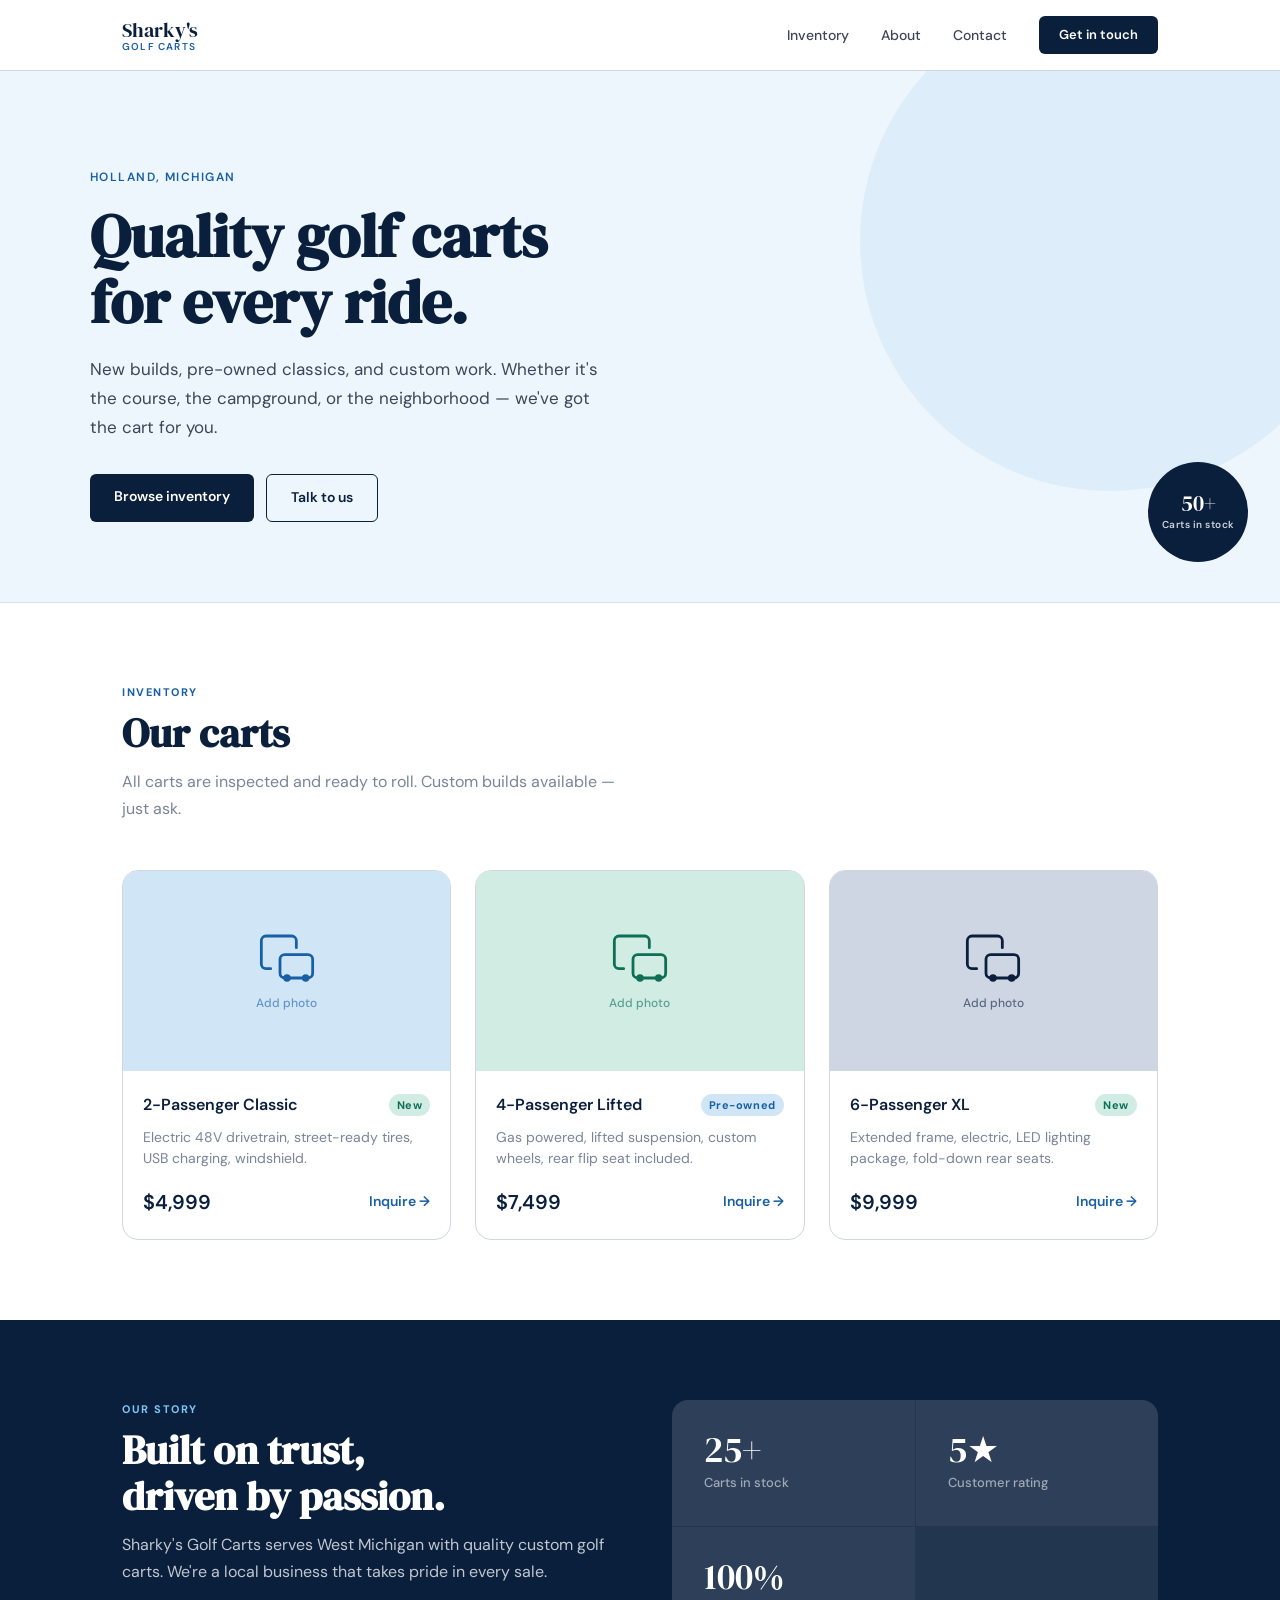
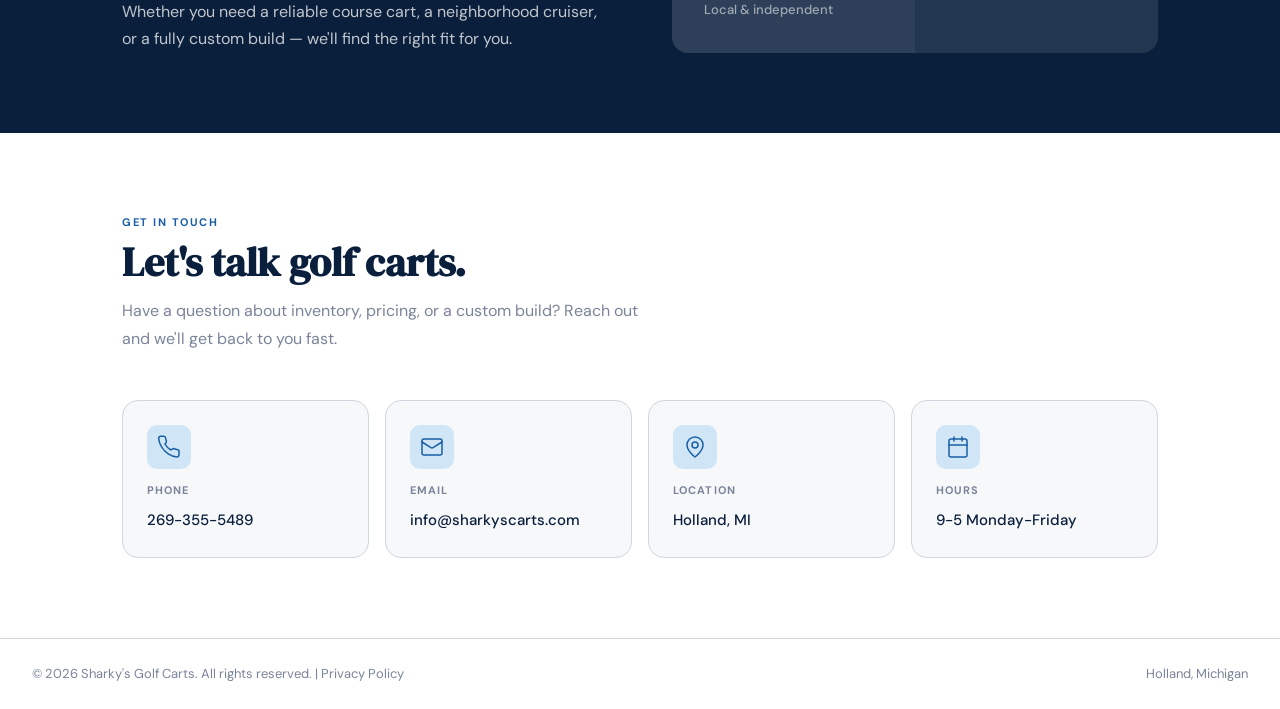
==== index.html @ feca4328 "Added a privacy policy" ====
<!DOCTYPE html>
<html lang="en">
<head>
  <meta charset="UTF-8" />
  <meta name="viewport" content="width=device-width, initial-scale=1.0" />
  <meta name="description" content="Sharky's Golf Carts — Quality new and pre-owned golf carts in Holland, Michigan." />
  <title>Sharky's Golf Carts</title>
  <link rel="stylesheet" href="styles.css" />
  <link rel="preconnect" href="https://fonts.googleapis.com" />
  <link rel="preconnect" href="https://fonts.gstatic.com" crossorigin />
  <link href="https://fonts.googleapis.com/css2?family=DM+Sans:wght@400;500;600&family=DM+Serif+Display&display=swap" rel="stylesheet" />
</head>
<body>

  <!-- ═══ NAVIGATION ═══ -->
  <header class="site-header">
    <nav class="nav">
      <a href="#" class="nav-logo">
        <span class="logo-shark">Sharky's</span>
        <span class="logo-sub">Golf Carts</span>
      </a>
      <ul class="nav-links">
        <li><a href="#products">Inventory</a></li>
        <li><a href="#about">About</a></li>
        <li><a href="#contact">Contact</a></li>
      </ul>
      <a href="#contact" class="nav-cta">Get in touch</a>
    </nav>
  </header>

  <main>

    <!-- ═══ HERO ═══ -->
    <section class="hero" id="home">
      <div class="hero-content">
        <p class="hero-eyebrow">Holland, Michigan</p>
        <h1 class="hero-title">Quality golf carts<br>for every ride.</h1>
        <p class="hero-body">New builds, pre-owned classics, and custom work. Whether it's the course, the campground, or the neighborhood — we've got the cart for you.</p>
        <div class="hero-actions">
          <a href="#products" class="btn btn-primary">Browse inventory</a>
          <a href="#contact" class="btn btn-secondary">Talk to us</a>
        </div>
      </div>
      <div class="hero-badge">
        <div class="badge-inner">
          <span class="badge-num">50+</span>
          <span class="badge-text">Carts in stock</span>
        </div>
      </div>
    </section>

    <!-- ═══ PRODUCTS ═══ -->
    <section class="section" id="products">
      <div class="section-header">
        <p class="section-eyebrow">Inventory</p>
        <h2 class="section-title">Our carts</h2>
        <p class="section-sub">All carts are inspected and ready to roll. Custom builds available — just ask.</p>
      </div>

      <div class="product-grid">

        <article class="product-card">
          <div class="product-img product-img--blue">
            <!-- Replace this div with an <img src="images/cart1.jpg" alt="2-Passenger Classic"> -->
            <div class="img-placeholder">
              <svg width="56" height="56" viewBox="0 0 24 24" fill="none" stroke="currentColor" stroke-width="1.2" stroke-linecap="round" stroke-linejoin="round" aria-hidden="true"><path d="M5 17H3a2 2 0 0 1-2-2V5a2 2 0 0 1 2-2h11a2 2 0 0 1 2 2v3"/><rect x="9" y="11" width="14" height="10" rx="2"/><circle cx="12" cy="21" r="1"/><circle cx="20" cy="21" r="1"/></svg>
              <span>Add photo</span>
            </div>
          </div>
          <div class="product-body">
            <div class="product-header">
              <h3 class="product-name">2-Passenger Classic</h3>
              <span class="product-badge product-badge--new">New</span>
            </div>
            <p class="product-desc">Electric 48V drivetrain, street-ready tires, USB charging, windshield.</p>
            <div class="product-footer">
              <span class="product-price">$4,999</span>
              <a href="#contact" class="product-link">Inquire →</a>
            </div>
          </div>
        </article>

        <article class="product-card">
          <div class="product-img product-img--teal">
            <div class="img-placeholder">
              <svg width="56" height="56" viewBox="0 0 24 24" fill="none" stroke="currentColor" stroke-width="1.2" stroke-linecap="round" stroke-linejoin="round" aria-hidden="true"><path d="M5 17H3a2 2 0 0 1-2-2V5a2 2 0 0 1 2-2h11a2 2 0 0 1 2 2v3"/><rect x="9" y="11" width="14" height="10" rx="2"/><circle cx="12" cy="21" r="1"/><circle cx="20" cy="21" r="1"/></svg>
              <span>Add photo</span>
            </div>
          </div>
          <div class="product-body">
            <div class="product-header">
              <h3 class="product-name">4-Passenger Lifted</h3>
              <span class="product-badge product-badge--used">Pre-owned</span>
            </div>
            <p class="product-desc">Gas powered, lifted suspension, custom wheels, rear flip seat included.</p>
            <div class="product-footer">
              <span class="product-price">$7,499</span>
              <a href="#contact" class="product-link">Inquire →</a>
            </div>
          </div>
        </article>

        <article class="product-card">
          <div class="product-img product-img--navy">
            <div class="img-placeholder">
              <svg width="56" height="56" viewBox="0 0 24 24" fill="none" stroke="currentColor" stroke-width="1.2" stroke-linecap="round" stroke-linejoin="round" aria-hidden="true"><path d="M5 17H3a2 2 0 0 1-2-2V5a2 2 0 0 1 2-2h11a2 2 0 0 1 2 2v3"/><rect x="9" y="11" width="14" height="10" rx="2"/><circle cx="12" cy="21" r="1"/><circle cx="20" cy="21" r="1"/></svg>
              <span>Add photo</span>
            </div>
          </div>
          <div class="product-body">
            <div class="product-header">
              <h3 class="product-name">6-Passenger XL</h3>
              <span class="product-badge product-badge--new">New</span>
            </div>
            <p class="product-desc">Extended frame, electric, LED lighting package, fold-down rear seats.</p>
            <div class="product-footer">
              <span class="product-price">$9,999</span>
              <a href="#contact" class="product-link">Inquire →</a>
            </div>
          </div>
        </article>

        <!-- Add more product cards here following the same pattern -->

      </div>
    </section>

    <!-- ═══ ABOUT ═══ -->
    <section class="section section--alt" id="about">
      <div class="about-grid">
        <div class="about-text">
          <p class="section-eyebrow">Our story</p>
          <h2 class="section-title">Built on trust,<br>driven by passion.</h2>
          <p>Sharky's Golf Carts serves West Michigan with quality custom golf carts. We're a local business that takes pride in every sale.</p>
          <p>Whether you need a reliable course cart, a neighborhood cruiser, or a fully custom build — we'll find the right fit for you.</p>
        </div>
        <div class="about-stats">
          <div class="stat">
            <span class="stat-num">25+</span>
            <span class="stat-label">Carts in stock</span>
          </div>
          <div class="stat">
            <span class="stat-num">5★</span>
            <span class="stat-label">Customer rating</span>
          </div>
          <div class="stat">
            <span class="stat-num">100%</span>
            <span class="stat-label">Local & independent</span>
          </div>
        </div>
      </div>
    </section>

    <!-- ═══ CONTACT ═══ -->
    <section class="section" id="contact">
      <div class="section-header">
        <p class="section-eyebrow">Get in touch</p>
        <h2 class="section-title">Let's talk golf carts.</h2>
        <p class="section-sub">Have a question about inventory, pricing, or a custom build? Reach out and we'll get back to you fast.</p>
      </div>

      <div class="contact-grid">
        <div class="contact-card">
          <div class="contact-icon" aria-hidden="true">
            <svg width="24" height="24" viewBox="0 0 24 24" fill="none" stroke="currentColor" stroke-width="1.5" stroke-linecap="round" stroke-linejoin="round"><path d="M22 16.92v3a2 2 0 0 1-2.18 2 19.79 19.79 0 0 1-8.63-3.07A19.5 19.5 0 0 1 4.69 12a19.79 19.79 0 0 1-3.07-8.67A2 2 0 0 1 3.6 1.27h3a2 2 0 0 1 2 1.72c.127.96.361 1.903.7 2.81a2 2 0 0 1-.45 2.11L7.91 9a16 16 0 0 0 6 6l1.27-.85a2 2 0 0 1 2.11-.45c.907.339 1.85.573 2.81.7A2 2 0 0 1 22 16.92z"/></svg>
          </div>
          <p class="contact-label">Phone</p>
          <a href="tel:+16165550100" class="contact-value">269-355-5489</a>
        </div>

        <div class="contact-card">
          <div class="contact-icon" aria-hidden="true">
            <svg width="24" height="24" viewBox="0 0 24 24" fill="none" stroke="currentColor" stroke-width="1.5" stroke-linecap="round" stroke-linejoin="round"><rect width="20" height="16" x="2" y="4" rx="2"/><path d="m22 7-8.97 5.7a1.94 1.94 0 0 1-2.06 0L2 7"/></svg>
          </div>
          <p class="contact-label">Email</p>
          <a href="mailto:info@sharkyscarts.com" class="contact-value">info@sharkyscarts.com</a>
        </div>

        <div class="contact-card">
          <div class="contact-icon" aria-hidden="true">
            <svg width="24" height="24" viewBox="0 0 24 24" fill="none" stroke="currentColor" stroke-width="1.5" stroke-linecap="round" stroke-linejoin="round"><path d="M20 10c0 6-8 12-8 12s-8-6-8-12a8 8 0 0 1 16 0Z"/><circle cx="12" cy="10" r="3"/></svg>
          </div>
          <p class="contact-label">Location</p>
          <p class="contact-value">Holland, MI</p>
        </div>

        <div class="contact-card">
          <div class="contact-icon" aria-hidden="true">
            <svg width="24" height="24" viewBox="0 0 24 24" fill="none" stroke="currentColor" stroke-width="1.5" stroke-linecap="round" stroke-linejoin="round"><rect width="18" height="18" x="3" y="4" rx="2" ry="2"/><line x1="16" x2="16" y1="2" y2="6"/><line x1="8" x2="8" y1="2" y2="6"/><line x1="3" x2="21" y1="10" y2="10"/></svg>
          </div>
          <p class="contact-label">Hours</p>
          <p class="contact-value">9-5 Monday-Friday</p>
        </div>
      </div>
    </section>

  </main>

  <!-- ═══ FOOTER ═══ -->
  <footer class="site-footer">
    <p>© <span id="year"></span> Sharky's Golf Carts. All rights reserved. | <a href="privacy.html">Privacy Policy</a></p>
    <p>Holland, Michigan</p>
  </footer>

  <script>
    document.getElementById('year').textContent = new Date().getFullYear();

    // Smooth scroll for nav links
    document.querySelectorAll('a[href^="#"]').forEach(link => {
      link.addEventListener('click', e => {
        const target = document.querySelector(link.getAttribute('href'));
        if (target) {
          e.preventDefault();
          target.scrollIntoView({ behavior: 'smooth' });
        }
      });
    });
  </script>

</body>
</html>
---- styles.css ----
/* ═══════════════════════════════════════════
   Sharky's Golf Carts — styles.css
   ═══════════════════════════════════════════ */

/* ── Reset & base ── */
*, *::before, *::after { box-sizing: border-box; margin: 0; padding: 0; }

:root {
  --navy:       #0a1f3c;
  --blue:       #185FA5;
  --blue-light: #d0e6f7;
  --blue-pale:  #eef6fd;
  --teal:       #0F6E56;
  --teal-light: #d0ece3;
  --white:      #ffffff;
  --off-white:  #f7f8fa;
  --gray-100:   #f0f2f5;
  --gray-300:   #d0d5de;
  --gray-500:   #7a8499;
  --gray-700:   #3d4557;
  --text:       #111827;
  --font-display: 'DM Serif Display', Georgia, serif;
  --font-body:    'DM Sans', system-ui, sans-serif;
  --radius-sm:  6px;
  --radius-md:  10px;
  --radius-lg:  16px;
  --shadow-sm:  0 1px 3px rgba(0,0,0,0.07), 0 1px 2px rgba(0,0,0,0.04);
  --shadow-md:  0 4px 12px rgba(0,0,0,0.08), 0 2px 4px rgba(0,0,0,0.04);
}

html { scroll-behavior: smooth; }

body {
  font-family: var(--font-body);
  font-size: 16px;
  line-height: 1.7;
  color: var(--text);
  background: var(--white);
  -webkit-font-smoothing: antialiased;
}

img { display: block; max-width: 100%; }
a { color: inherit; text-decoration: none; }
ul { list-style: none; }

/* ── Layout ── */
.section {
  padding: 5rem 2rem;
  max-width: 1100px;
  margin: 0 auto;
}

.section--alt {
  max-width: 100%;
  background: var(--navy);
  color: var(--white);
  padding: 5rem 2rem;
}

.section--alt .section {
  max-width: 1100px;
  padding: 0;
}

/* ── Navigation ── */
.site-header {
  position: sticky;
  top: 0;
  z-index: 100;
  background: rgba(255,255,255,0.95);
  backdrop-filter: blur(10px);
  -webkit-backdrop-filter: blur(10px);
  border-bottom: 1px solid var(--gray-300);
}

.nav {
  max-width: 1100px;
  margin: 0 auto;
  padding: 1rem 2rem;
  display: flex;
  align-items: center;
  gap: 2rem;
}

.nav-logo {
  display: flex;
  flex-direction: column;
  line-height: 1.1;
  margin-right: auto;
}

.logo-shark {
  font-family: var(--font-display);
  font-size: 20px;
  color: var(--navy);
}

.logo-sub {
  font-size: 10px;
  font-weight: 600;
  letter-spacing: 0.12em;
  text-transform: uppercase;
  color: var(--blue);
}

.nav-links {
  display: flex;
  gap: 2rem;
}

.nav-links a {
  font-size: 14px;
  font-weight: 500;
  color: var(--gray-700);
  transition: color 0.15s;
}

.nav-links a:hover { color: var(--navy); }

.nav-cta {
  font-size: 13px;
  font-weight: 600;
  padding: 0.5rem 1.25rem;
  background: var(--navy);
  color: var(--white);
  border-radius: var(--radius-sm);
  transition: background 0.15s;
  white-space: nowrap;
}

.nav-cta:hover { background: var(--blue); }

/* ── Hero ── */
.hero {
  position: relative;
  background: var(--blue-pale);
  border-bottom: 1px solid var(--blue-light);
  padding: 6rem 2rem 5rem;
  overflow: hidden;
}

.hero::before {
  content: '';
  position: absolute;
  right: -80px;
  top: -80px;
  width: 500px;
  height: 500px;
  border-radius: 50%;
  background: var(--blue-light);
  opacity: 0.5;
}

.hero-content {
  position: relative;
  max-width: 1100px;
  margin: 0 auto;
}

.hero-eyebrow {
  font-size: 12px;
  font-weight: 600;
  letter-spacing: 0.12em;
  text-transform: uppercase;
  color: var(--blue);
  margin-bottom: 1rem;
}

.hero-title {
  font-family: var(--font-display);
  font-size: clamp(36px, 5vw, 60px);
  line-height: 1.1;
  color: var(--navy);
  margin-bottom: 1.25rem;
}

.hero-body {
  font-size: 17px;
  color: var(--gray-700);
  max-width: 520px;
  margin-bottom: 2rem;
}

.hero-actions {
  display: flex;
  gap: 0.75rem;
  flex-wrap: wrap;
}

.hero-badge {
  position: absolute;
  right: 2rem;
  bottom: 2.5rem;
  width: 100px;
  height: 100px;
  border-radius: 50%;
  background: var(--navy);
  display: flex;
  align-items: center;
  justify-content: center;
}

.badge-inner {
  text-align: center;
  color: var(--white);
}

.badge-num {
  display: block;
  font-family: var(--font-display);
  font-size: 22px;
  line-height: 1;
}

.badge-text {
  display: block;
  font-size: 10px;
  font-weight: 600;
  letter-spacing: 0.05em;
  opacity: 0.8;
  margin-top: 2px;
}

/* ── Buttons ── */
.btn {
  display: inline-block;
  padding: 0.7rem 1.5rem;
  border-radius: var(--radius-sm);
  font-size: 14px;
  font-weight: 600;
  transition: all 0.15s;
  cursor: pointer;
}

.btn-primary {
  background: var(--navy);
  color: var(--white);
}

.btn-primary:hover { background: var(--blue); }

.btn-secondary {
  background: transparent;
  color: var(--navy);
  border: 1.5px solid var(--navy);
}

.btn-secondary:hover {
  background: var(--navy);
  color: var(--white);
}

/* ── Section headers ── */
.section-header {
  margin-bottom: 3rem;
}

.section-eyebrow {
  font-size: 11px;
  font-weight: 700;
  letter-spacing: 0.14em;
  text-transform: uppercase;
  color: var(--blue);
  margin-bottom: 0.5rem;
}

.section-title {
  font-family: var(--font-display);
  font-size: clamp(28px, 3.5vw, 40px);
  line-height: 1.15;
  color: var(--navy);
  margin-bottom: 0.75rem;
}

.section-sub {
  font-size: 16px;
  color: var(--gray-500);
  max-width: 520px;
}

/* ── Products ── */
.product-grid {
  display: grid;
  grid-template-columns: repeat(auto-fit, minmax(280px, 1fr));
  gap: 1.5rem;
}

.product-card {
  background: var(--white);
  border: 1px solid var(--gray-300);
  border-radius: var(--radius-lg);
  overflow: hidden;
  transition: box-shadow 0.2s, transform 0.2s;
}

.product-card:hover {
  box-shadow: var(--shadow-md);
  transform: translateY(-2px);
}

.product-img {
  width: 100%;
  height: 200px;
  display: flex;
  align-items: center;
  justify-content: center;
}

/* Replace these with real photo backgrounds when ready */
.product-img--blue  { background: var(--blue-light); color: var(--blue); }
.product-img--teal  { background: var(--teal-light); color: var(--teal); }
.product-img--navy  { background: #cfd6e3;           color: var(--navy); }

/* When you add real photos, use:
   <img src="images/cart1.jpg" alt="Cart name" style="width:100%;height:200px;object-fit:cover;">
   and remove the .product-img div entirely */
.img-placeholder {
  display: flex;
  flex-direction: column;
  align-items: center;
  gap: 8px;
}

.img-placeholder span {
  font-size: 12px;
  font-weight: 500;
  opacity: 0.6;
}

.product-body { padding: 1.25rem; }

.product-header {
  display: flex;
  align-items: center;
  justify-content: space-between;
  gap: 0.5rem;
  margin-bottom: 0.5rem;
}

.product-name {
  font-size: 16px;
  font-weight: 600;
  color: var(--navy);
}

.product-badge {
  font-size: 11px;
  font-weight: 700;
  letter-spacing: 0.05em;
  padding: 2px 8px;
  border-radius: 20px;
  white-space: nowrap;
}

.product-badge--new  { background: #d0ece3; color: var(--teal); }
.product-badge--used { background: var(--blue-light); color: var(--blue); }

.product-desc {
  font-size: 14px;
  color: var(--gray-500);
  margin-bottom: 1rem;
  line-height: 1.5;
}

.product-footer {
  display: flex;
  align-items: center;
  justify-content: space-between;
}

.product-price {
  font-size: 20px;
  font-weight: 600;
  color: var(--navy);
}

.product-link {
  font-size: 14px;
  font-weight: 600;
  color: var(--blue);
  transition: color 0.15s;
}

.product-link:hover { color: var(--navy); }

/* ── About ── */
.section--alt .section-eyebrow { color: #7fc6f5; }
.section--alt .section-title   { color: var(--white); }
.section--alt p                 { color: rgba(255,255,255,0.75); }
.section--alt p + p             { margin-top: 0.75rem; }

.about-grid {
  display: grid;
  grid-template-columns: 1fr 1fr;
  gap: 4rem;
  align-items: center;
  max-width: 1100px;
  margin: 0 auto;
  padding: 0 2rem;
}

.about-stats {
  display: grid;
  grid-template-columns: 1fr 1fr;
  gap: 1px;
  background: rgba(255,255,255,0.1);
  border-radius: var(--radius-lg);
  overflow: hidden;
}

.stat {
  padding: 2rem;
  background: rgba(255,255,255,0.05);
  display: flex;
  flex-direction: column;
  gap: 4px;
}

.stat-num {
  font-family: var(--font-display);
  font-size: 36px;
  color: var(--white);
  line-height: 1;
}

.stat-label {
  font-size: 13px;
  color: rgba(255,255,255,0.55);
  font-weight: 500;
}

/* ── Contact ── */
.contact-grid {
  display: grid;
  grid-template-columns: repeat(auto-fit, minmax(220px, 1fr));
  gap: 1rem;
}

.contact-card {
  background: var(--off-white);
  border: 1px solid var(--gray-300);
  border-radius: var(--radius-lg);
  padding: 1.5rem;
  display: flex;
  flex-direction: column;
  gap: 0.5rem;
}

.contact-icon {
  width: 44px;
  height: 44px;
  background: var(--blue-light);
  border-radius: var(--radius-md);
  display: flex;
  align-items: center;
  justify-content: center;
  color: var(--blue);
  margin-bottom: 0.25rem;
}

.contact-label {
  font-size: 11px;
  font-weight: 700;
  letter-spacing: 0.1em;
  text-transform: uppercase;
  color: var(--gray-500);
}

.contact-value {
  font-size: 15px;
  font-weight: 500;
  color: var(--navy);
}

a.contact-value:hover { color: var(--blue); }

/* ── Footer ── */
.site-footer {
  border-top: 1px solid var(--gray-300);
  padding: 1.5rem 2rem;
  display: flex;
  justify-content: space-between;
  align-items: center;
  gap: 1rem;
  flex-wrap: wrap;
  font-size: 13px;
  color: var(--gray-500);
  max-width: 100%;
}

/* ── Responsive ── */
@media (max-width: 768px) {
  .nav-links { display: none; }
  .nav-cta   { display: none; }

  .hero { padding: 4rem 1.5rem 8rem; }
  .hero-badge { right: 1.5rem; bottom: 1.5rem; }

  .section { padding: 3.5rem 1.5rem; }

  .about-grid {
    grid-template-columns: 1fr;
    gap: 2.5rem;
    padding: 0 1.5rem;
  }

  .section--alt { padding: 3.5rem 0; }

  .site-footer { flex-direction: column; text-align: center; }
}

@media (max-width: 480px) {
  .product-grid { grid-template-columns: 1fr; }
  .contact-grid { grid-template-columns: 1fr; }
  .about-stats  { grid-template-columns: 1fr 1fr; }
  .hero-actions { flex-direction: column; }
  .btn          { text-align: center; }
}
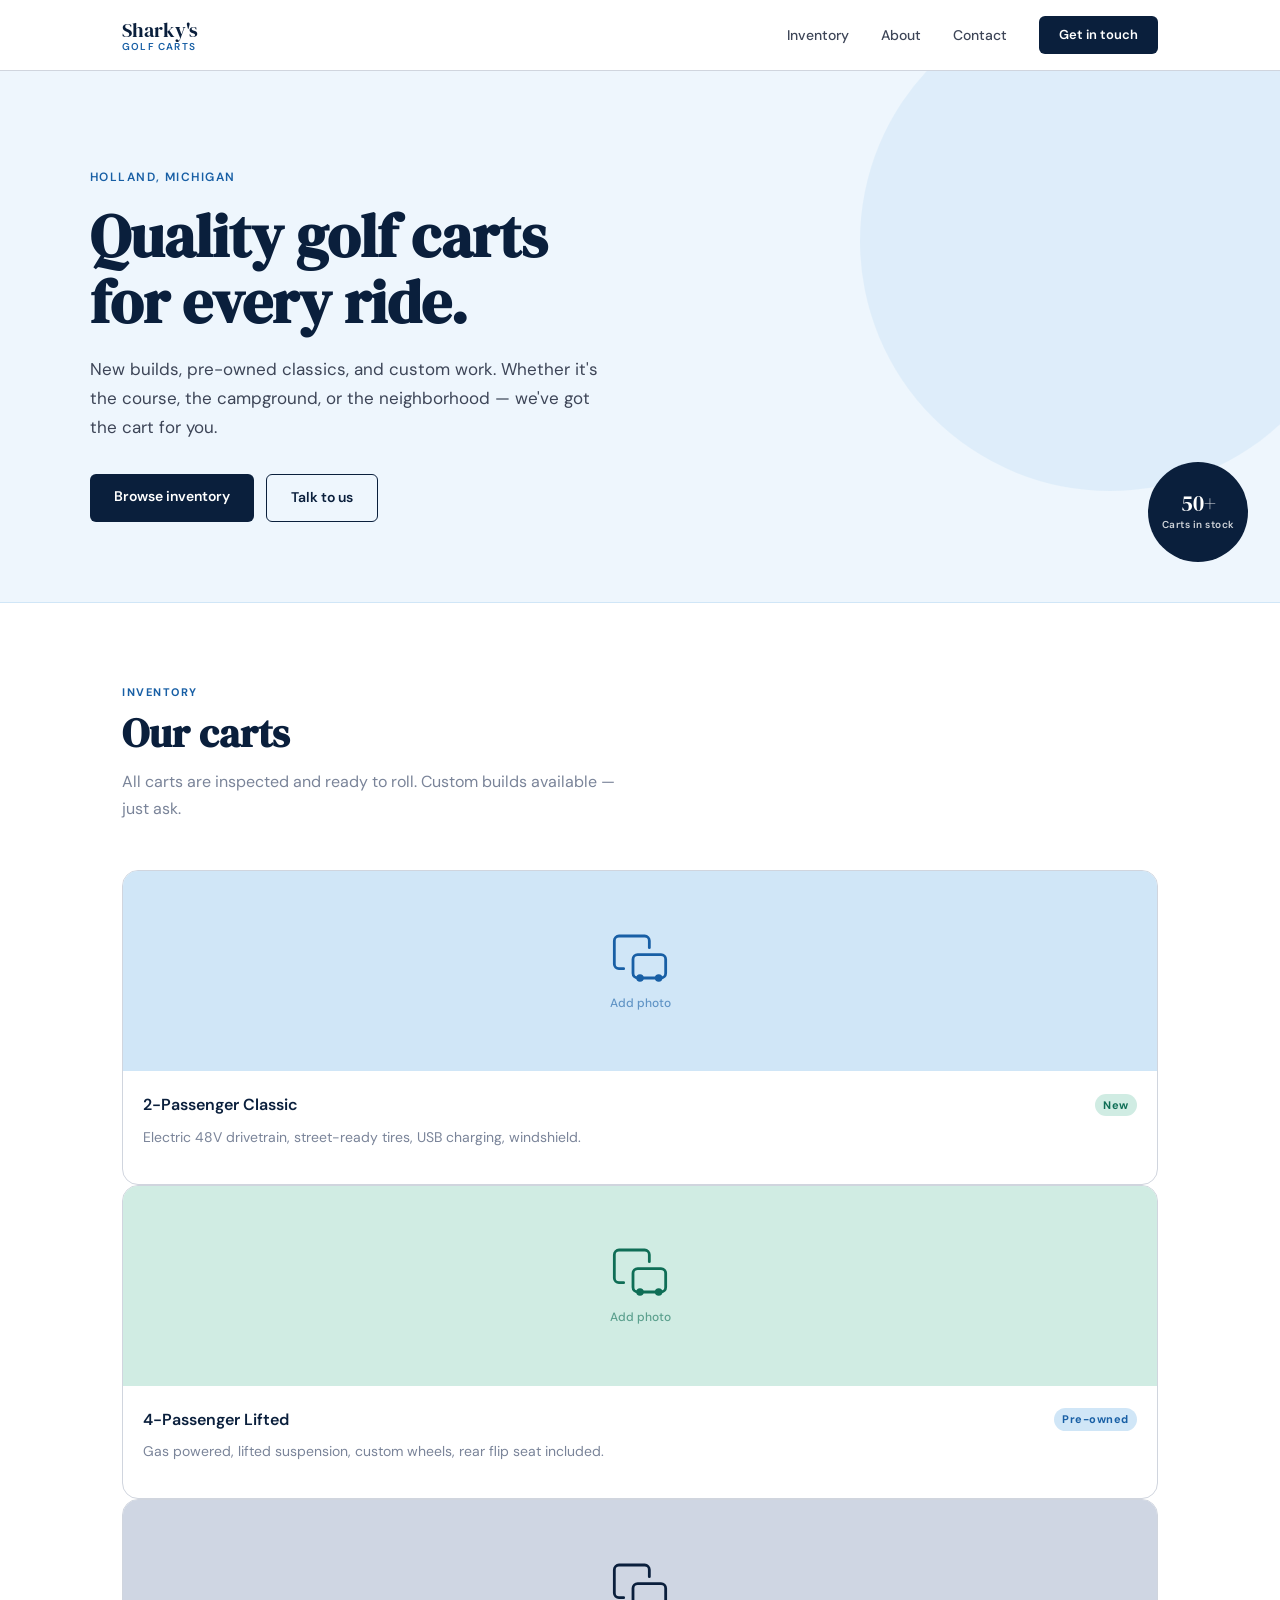
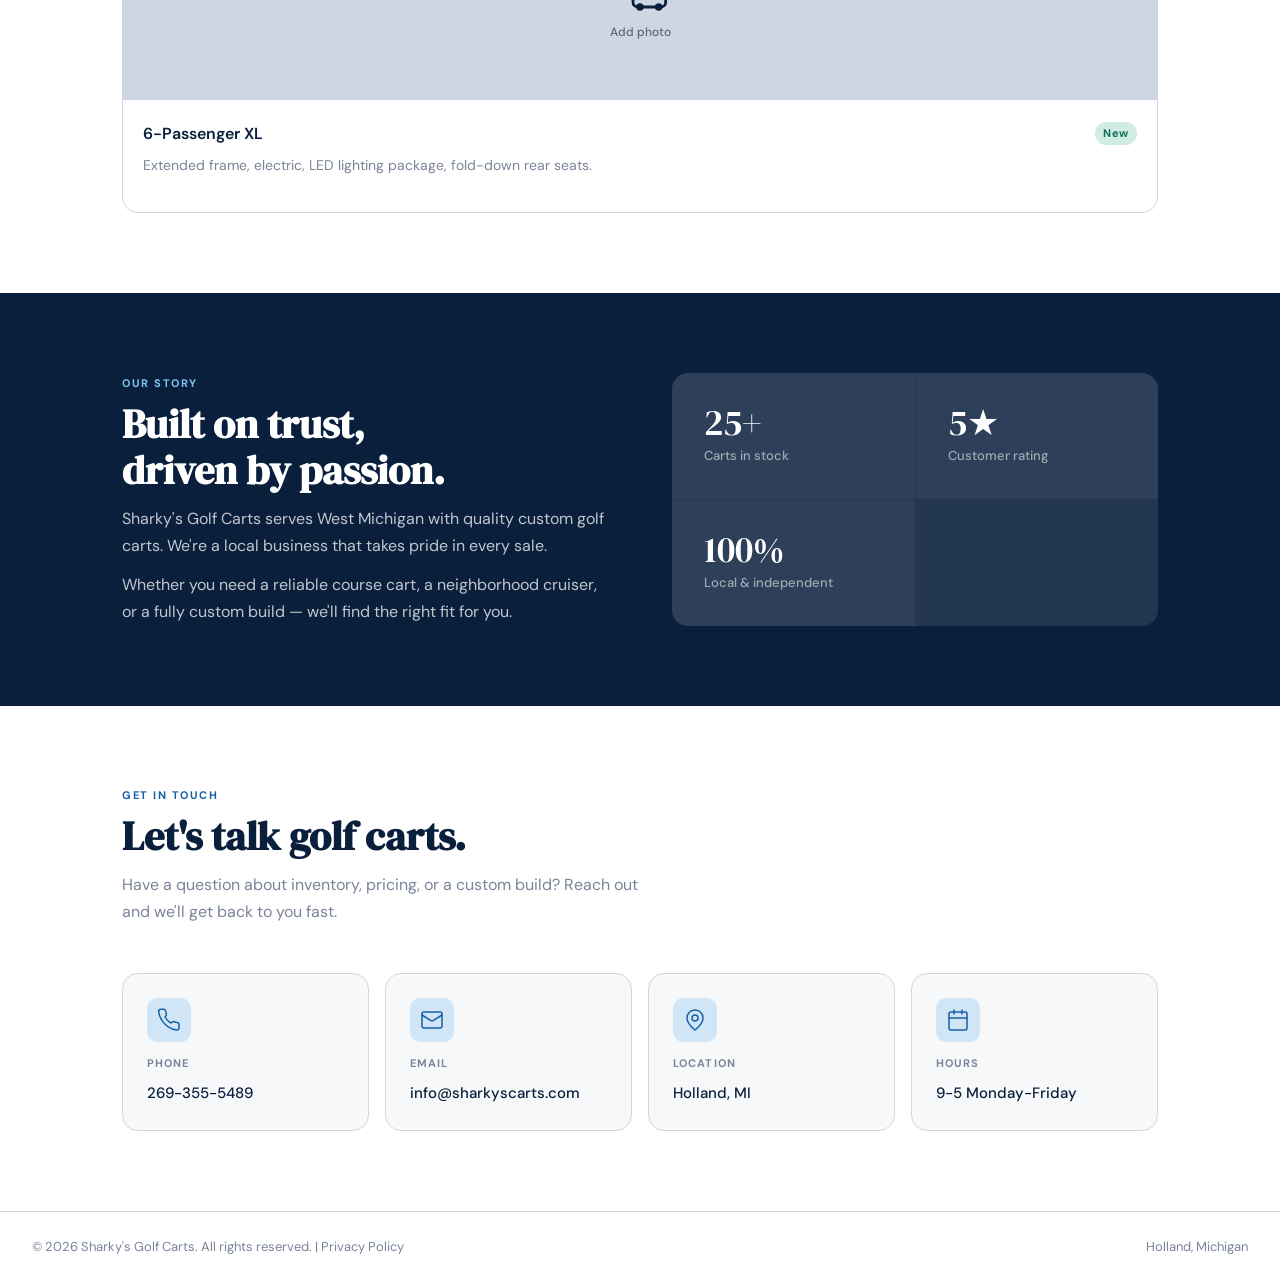
==== commit de54941a: "Changing product display" ====
--- a/index.html
+++ b/index.html
@@ -73,9 +73,7 @@
               <span class="product-badge product-badge--new">New</span>
             </div>
             <p class="product-desc">Electric 48V drivetrain, street-ready tires, USB charging, windshield.</p>
-            <div class="product-footer">
-              <span class="product-price">$4,999</span>
-              <a href="#contact" class="product-link">Inquire →</a>
+
             </div>
           </div>
         </article>
@@ -94,8 +92,7 @@
             </div>
             <p class="product-desc">Gas powered, lifted suspension, custom wheels, rear flip seat included.</p>
             <div class="product-footer">
-              <span class="product-price">$7,499</span>
-              <a href="#contact" class="product-link">Inquire →</a>
+
             </div>
           </div>
         </article>
@@ -113,9 +110,7 @@
               <span class="product-badge product-badge--new">New</span>
             </div>
             <p class="product-desc">Extended frame, electric, LED lighting package, fold-down rear seats.</p>
-            <div class="product-footer">
-              <span class="product-price">$9,999</span>
-              <a href="#contact" class="product-link">Inquire →</a>
+
             </div>
           </div>
         </article>
--- a/styles.css
+++ b/styles.css
@@ -306,6 +306,7 @@
   justify-content: center;
 }
 
+
 /* Replace these with real photo backgrounds when ready */
 .product-img--blue  { background: var(--blue-light); color: var(--blue); }
 .product-img--teal  { background: var(--teal-light); color: var(--teal); }
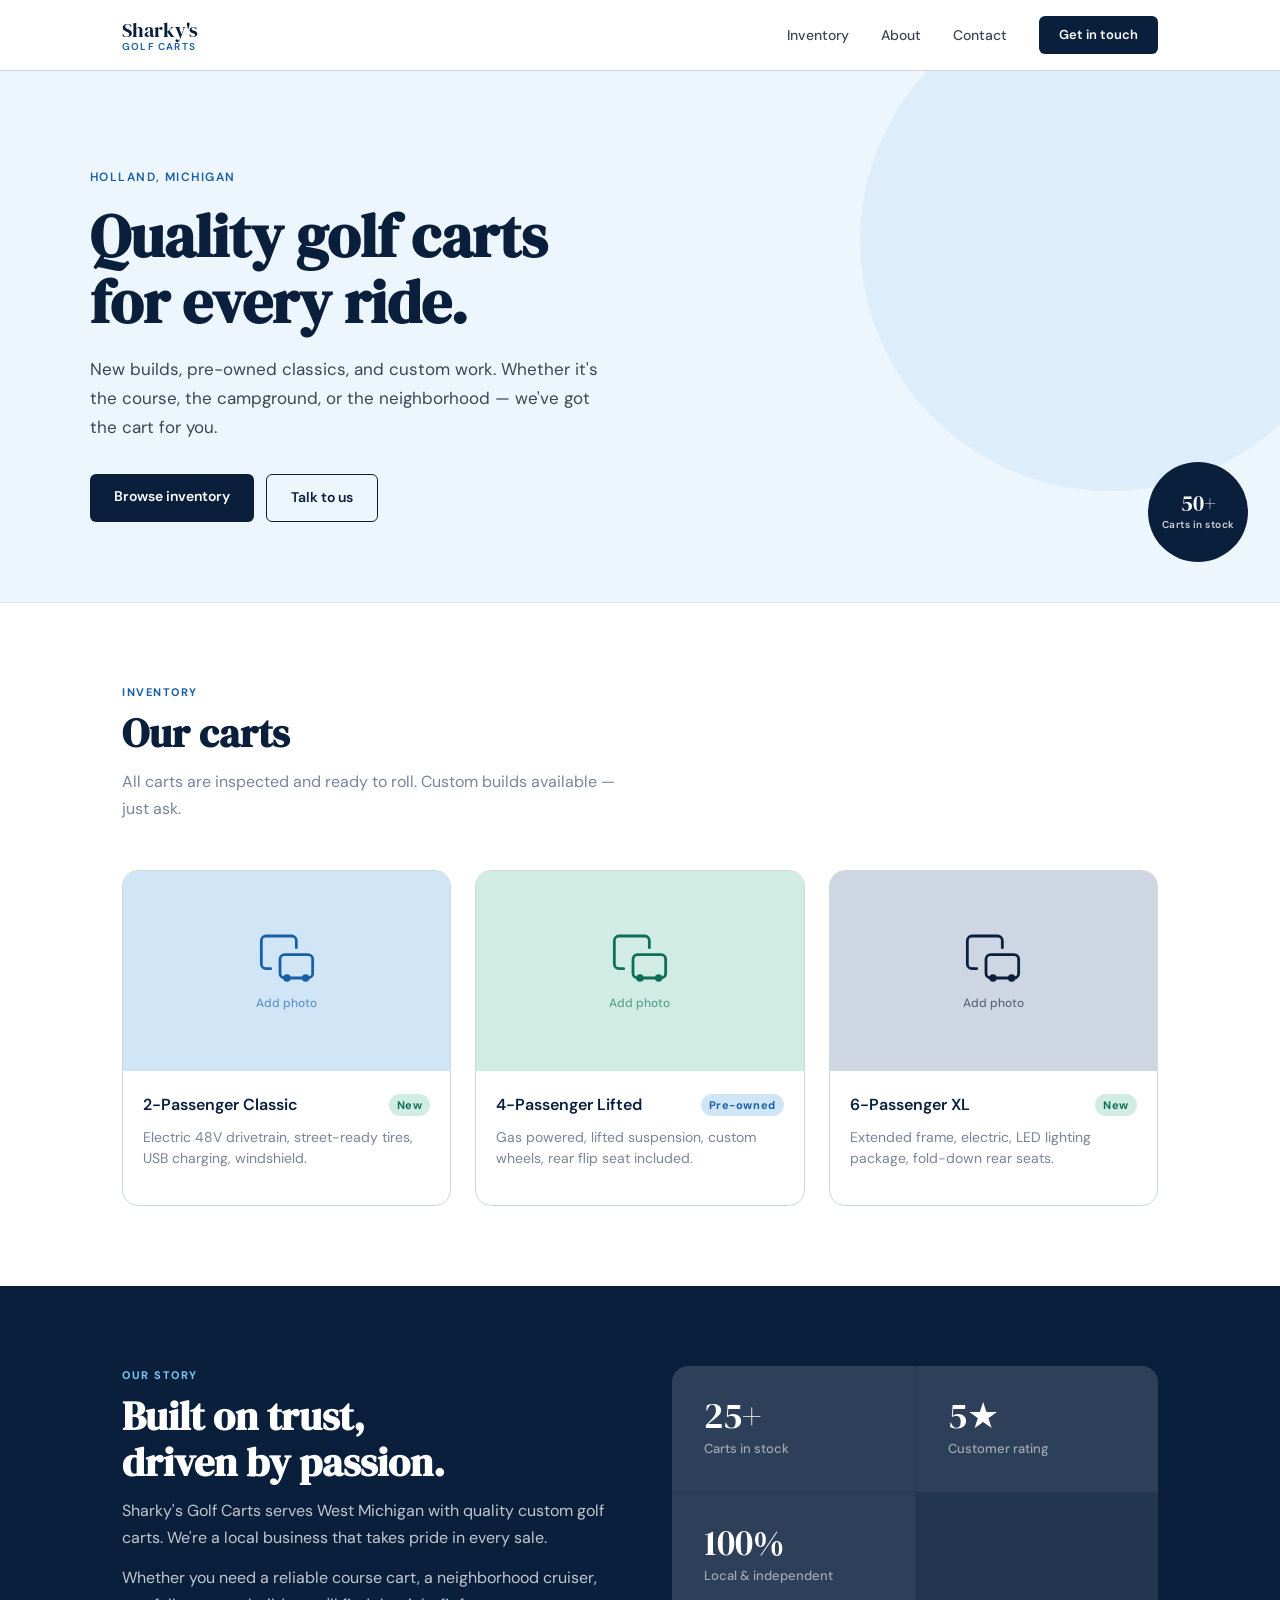
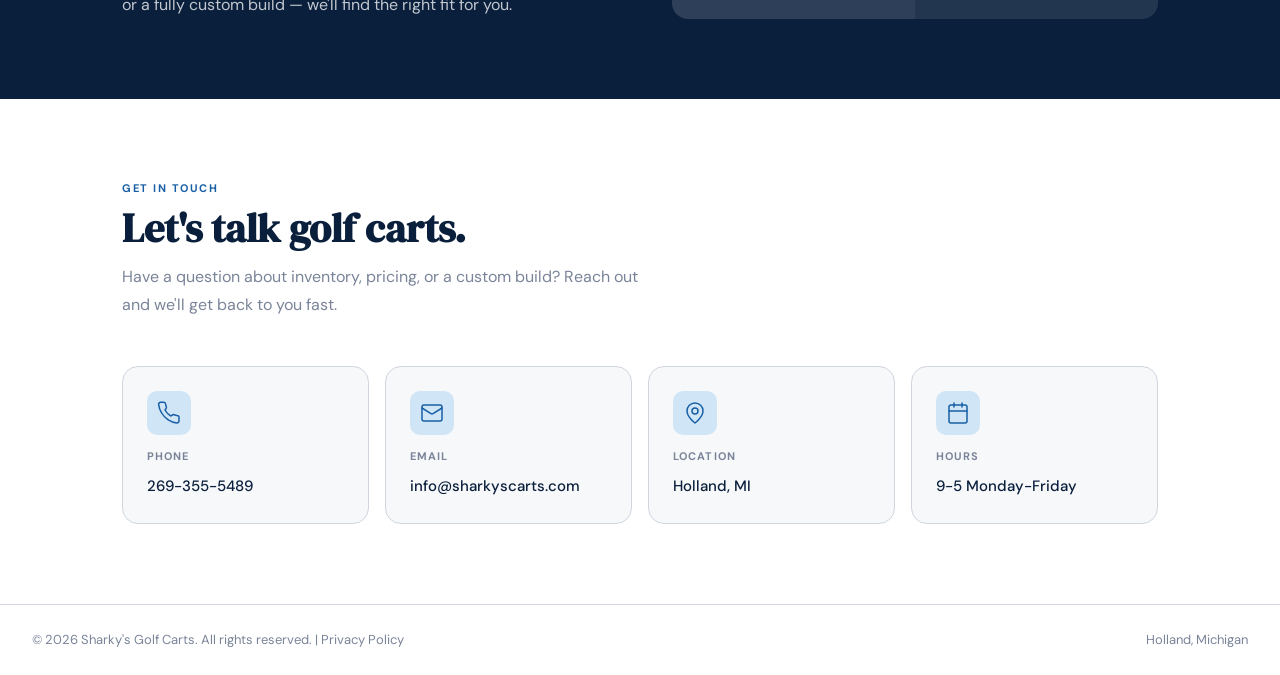
==== commit 628cafc2: "Changing product display" ====
--- a/index.html
+++ b/index.html
@@ -74,7 +74,6 @@
             </div>
             <p class="product-desc">Electric 48V drivetrain, street-ready tires, USB charging, windshield.</p>
 
-            </div>
           </div>
         </article>
 
@@ -93,7 +92,7 @@
             <p class="product-desc">Gas powered, lifted suspension, custom wheels, rear flip seat included.</p>
             <div class="product-footer">
 
-            </div>
+            
           </div>
         </article>
 
@@ -111,7 +110,7 @@
             </div>
             <p class="product-desc">Extended frame, electric, LED lighting package, fold-down rear seats.</p>
 
-            </div>
+          
           </div>
         </article>
 
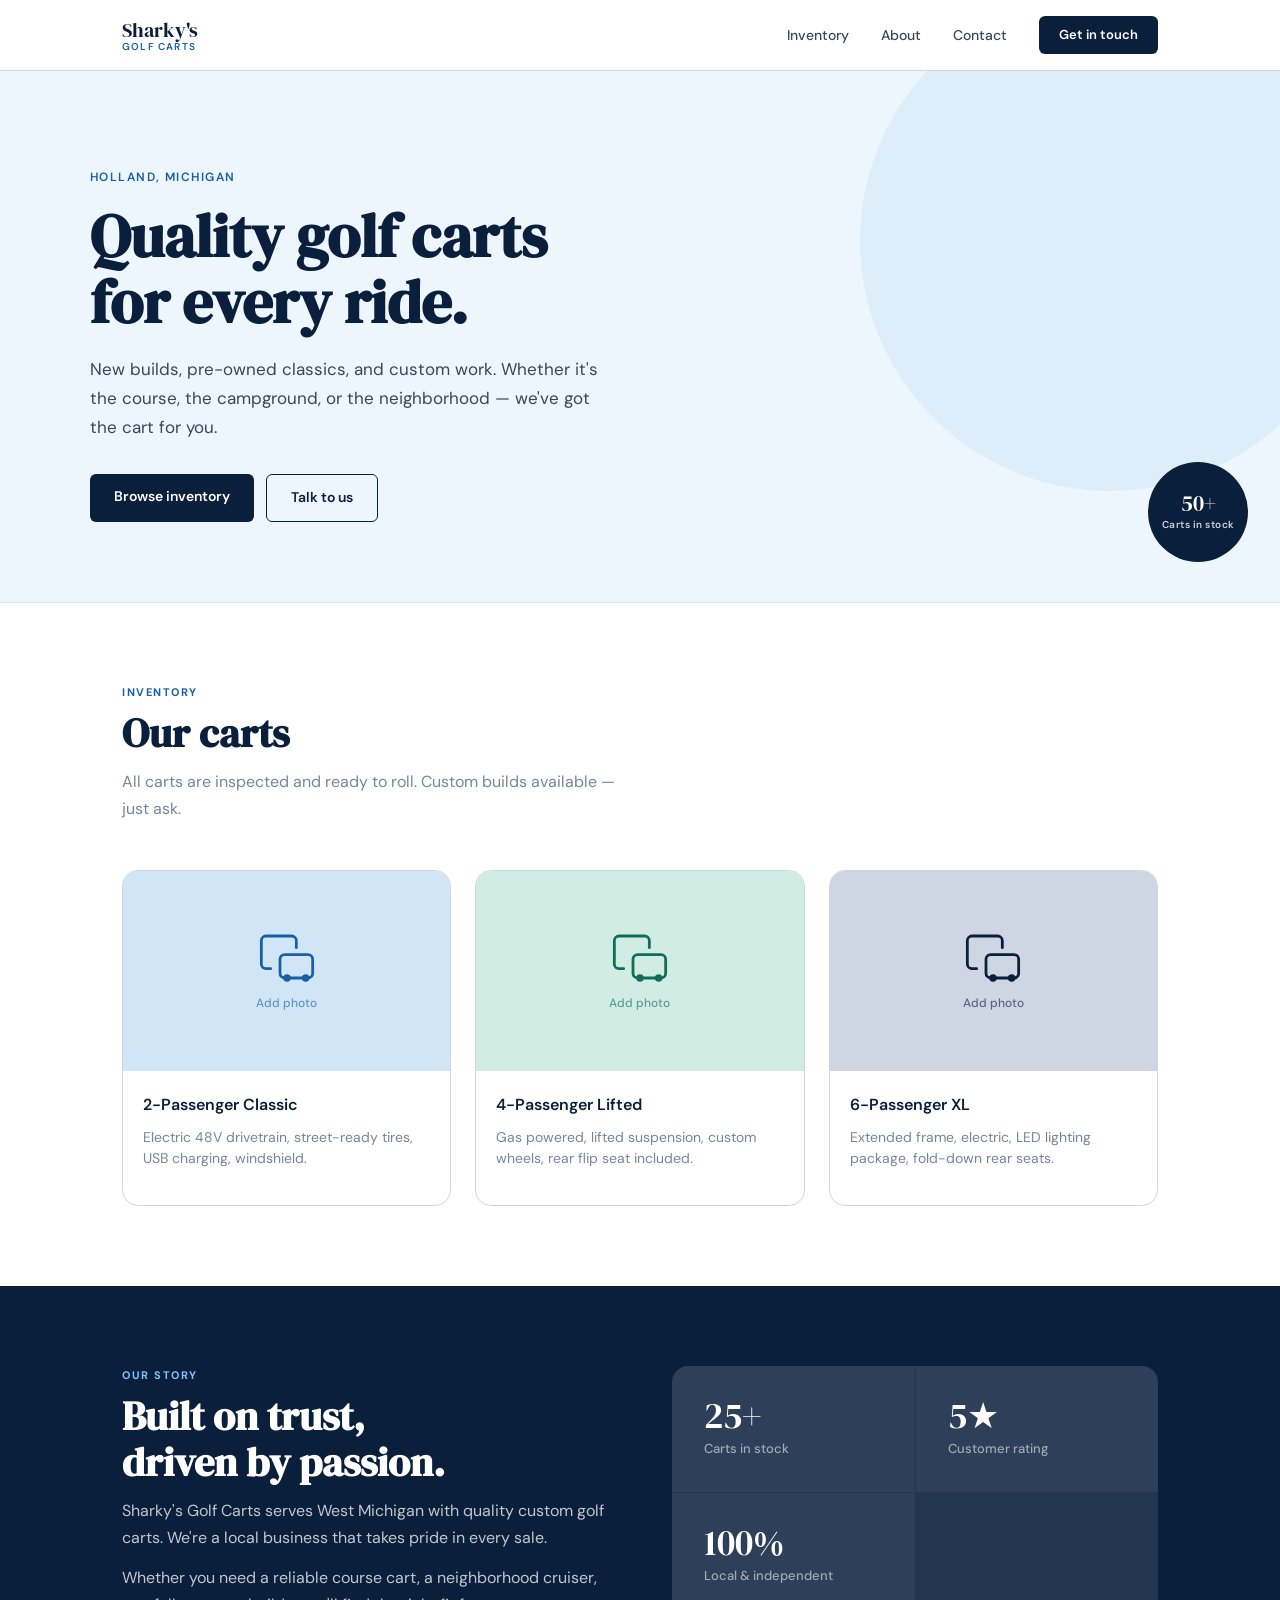
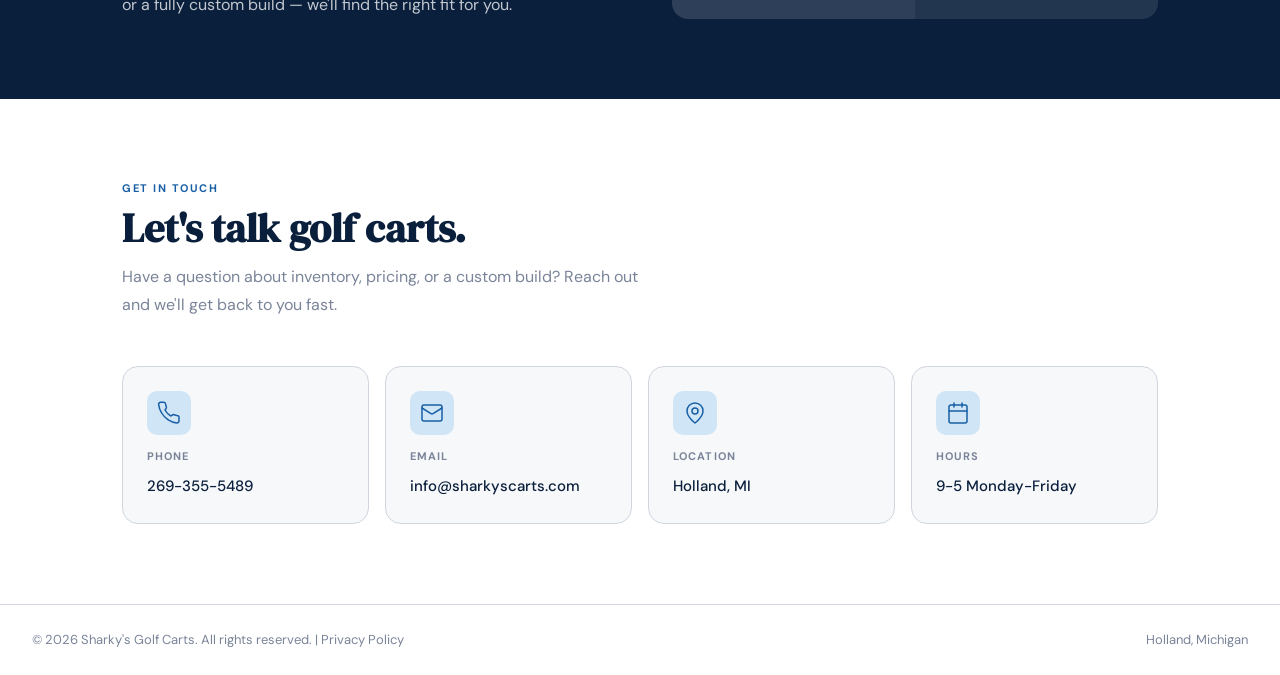
==== commit 09f7a449: "Favicon" ====
--- a/index.html
+++ b/index.html
@@ -1,6 +1,7 @@
 <!DOCTYPE html>
 <html lang="en">
 <head>
+  <link rel="icon" href="data:image/svg+xml,<svg xmlns='http://www.w3.org/2000/svg' viewBox='0 0 100 100'><text y='.9em' font-size='90'>🦈</text></svg>">
   <meta charset="UTF-8" />
   <meta name="viewport" content="width=device-width, initial-scale=1.0" />
   <meta name="description" content="Sharky's Golf Carts — Quality new and pre-owned golf carts in Holland, Michigan." />
@@ -70,7 +71,7 @@
           <div class="product-body">
             <div class="product-header">
               <h3 class="product-name">2-Passenger Classic</h3>
-              <span class="product-badge product-badge--new">New</span>
+              
             </div>
             <p class="product-desc">Electric 48V drivetrain, street-ready tires, USB charging, windshield.</p>
 
@@ -87,7 +88,7 @@
           <div class="product-body">
             <div class="product-header">
               <h3 class="product-name">4-Passenger Lifted</h3>
-              <span class="product-badge product-badge--used">Pre-owned</span>
+              
             </div>
             <p class="product-desc">Gas powered, lifted suspension, custom wheels, rear flip seat included.</p>
             <div class="product-footer">
@@ -106,7 +107,7 @@
           <div class="product-body">
             <div class="product-header">
               <h3 class="product-name">6-Passenger XL</h3>
-              <span class="product-badge product-badge--new">New</span>
+              
             </div>
             <p class="product-desc">Extended frame, electric, LED lighting package, fold-down rear seats.</p>
 
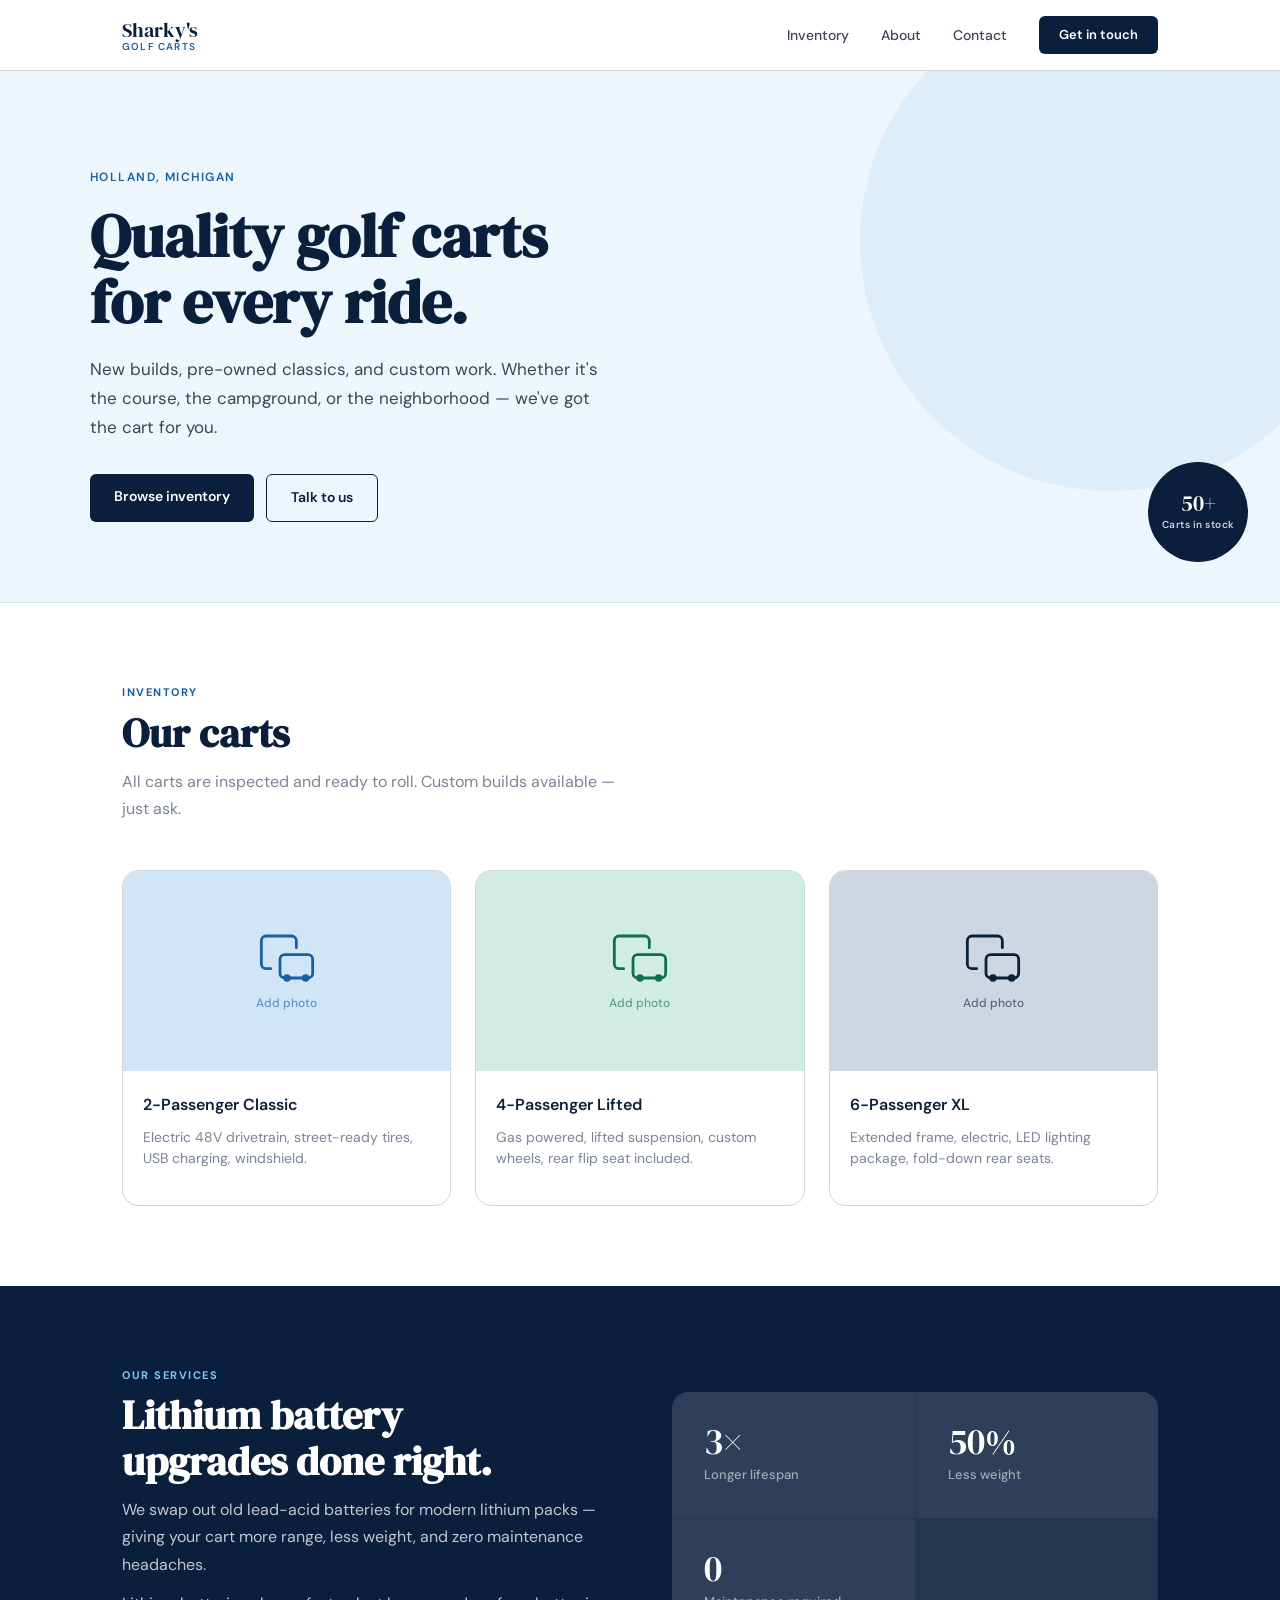
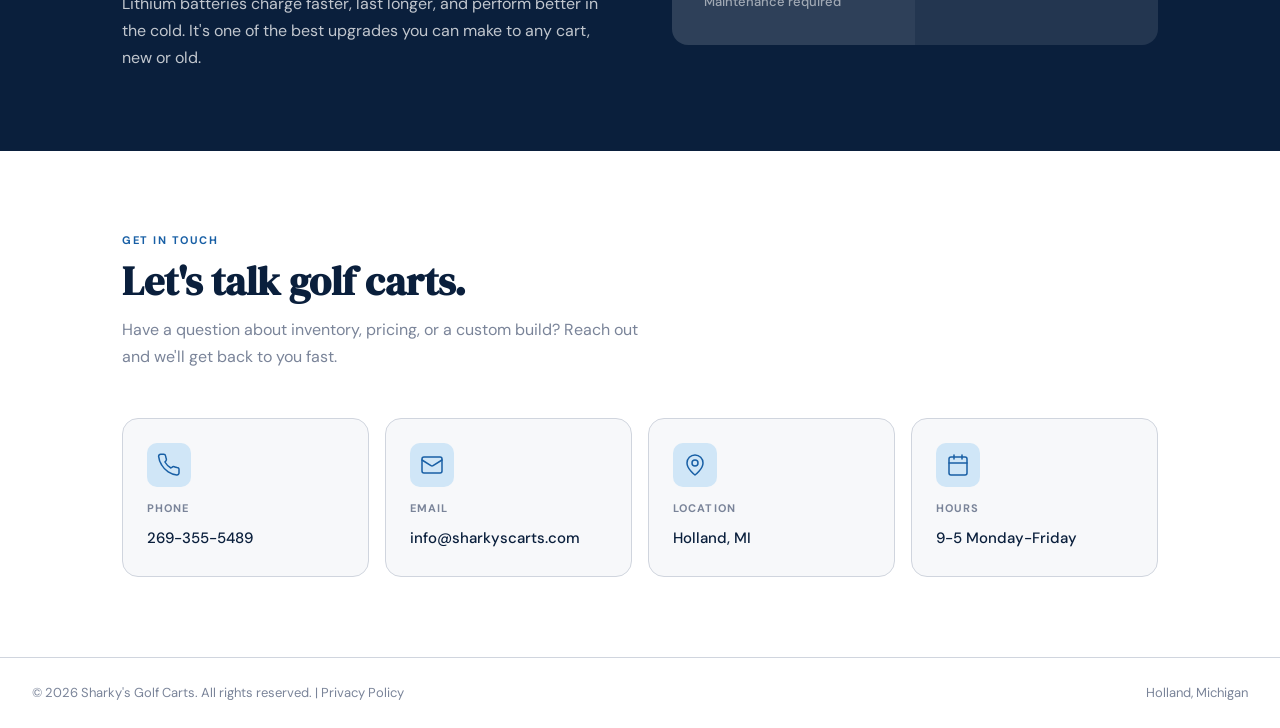
==== commit 2f339091: "Change about section for lithium swap info" ====
--- a/index.html
+++ b/index.html
@@ -121,26 +121,27 @@
     </section>
 
     <!-- ═══ ABOUT ═══ -->
+
     <section class="section section--alt" id="about">
       <div class="about-grid">
         <div class="about-text">
-          <p class="section-eyebrow">Our story</p>
-          <h2 class="section-title">Built on trust,<br>driven by passion.</h2>
-          <p>Sharky's Golf Carts serves West Michigan with quality custom golf carts. We're a local business that takes pride in every sale.</p>
-          <p>Whether you need a reliable course cart, a neighborhood cruiser, or a fully custom build — we'll find the right fit for you.</p>
+          <p class="section-eyebrow">Our services</p>
+          <h2 class="section-title">Lithium battery<br>upgrades done right.</h2>
+          <p>We swap out old lead-acid batteries for modern lithium packs — giving your cart more range, less weight, and zero maintenance headaches.</p>
+          <p>Lithium batteries charge faster, last longer, and perform better in the cold. It's one of the best upgrades you can make to any cart, new or old.</p>
         </div>
         <div class="about-stats">
           <div class="stat">
-            <span class="stat-num">25+</span>
-            <span class="stat-label">Carts in stock</span>
+            <span class="stat-num">3×</span>
+            <span class="stat-label">Longer lifespan</span>
           </div>
           <div class="stat">
-            <span class="stat-num">5★</span>
-            <span class="stat-label">Customer rating</span>
+            <span class="stat-num">50%</span>
+            <span class="stat-label">Less weight</span>
           </div>
           <div class="stat">
-            <span class="stat-num">100%</span>
-            <span class="stat-label">Local & independent</span>
+            <span class="stat-num">0</span>
+            <span class="stat-label">Maintenance required</span>
           </div>
         </div>
       </div>
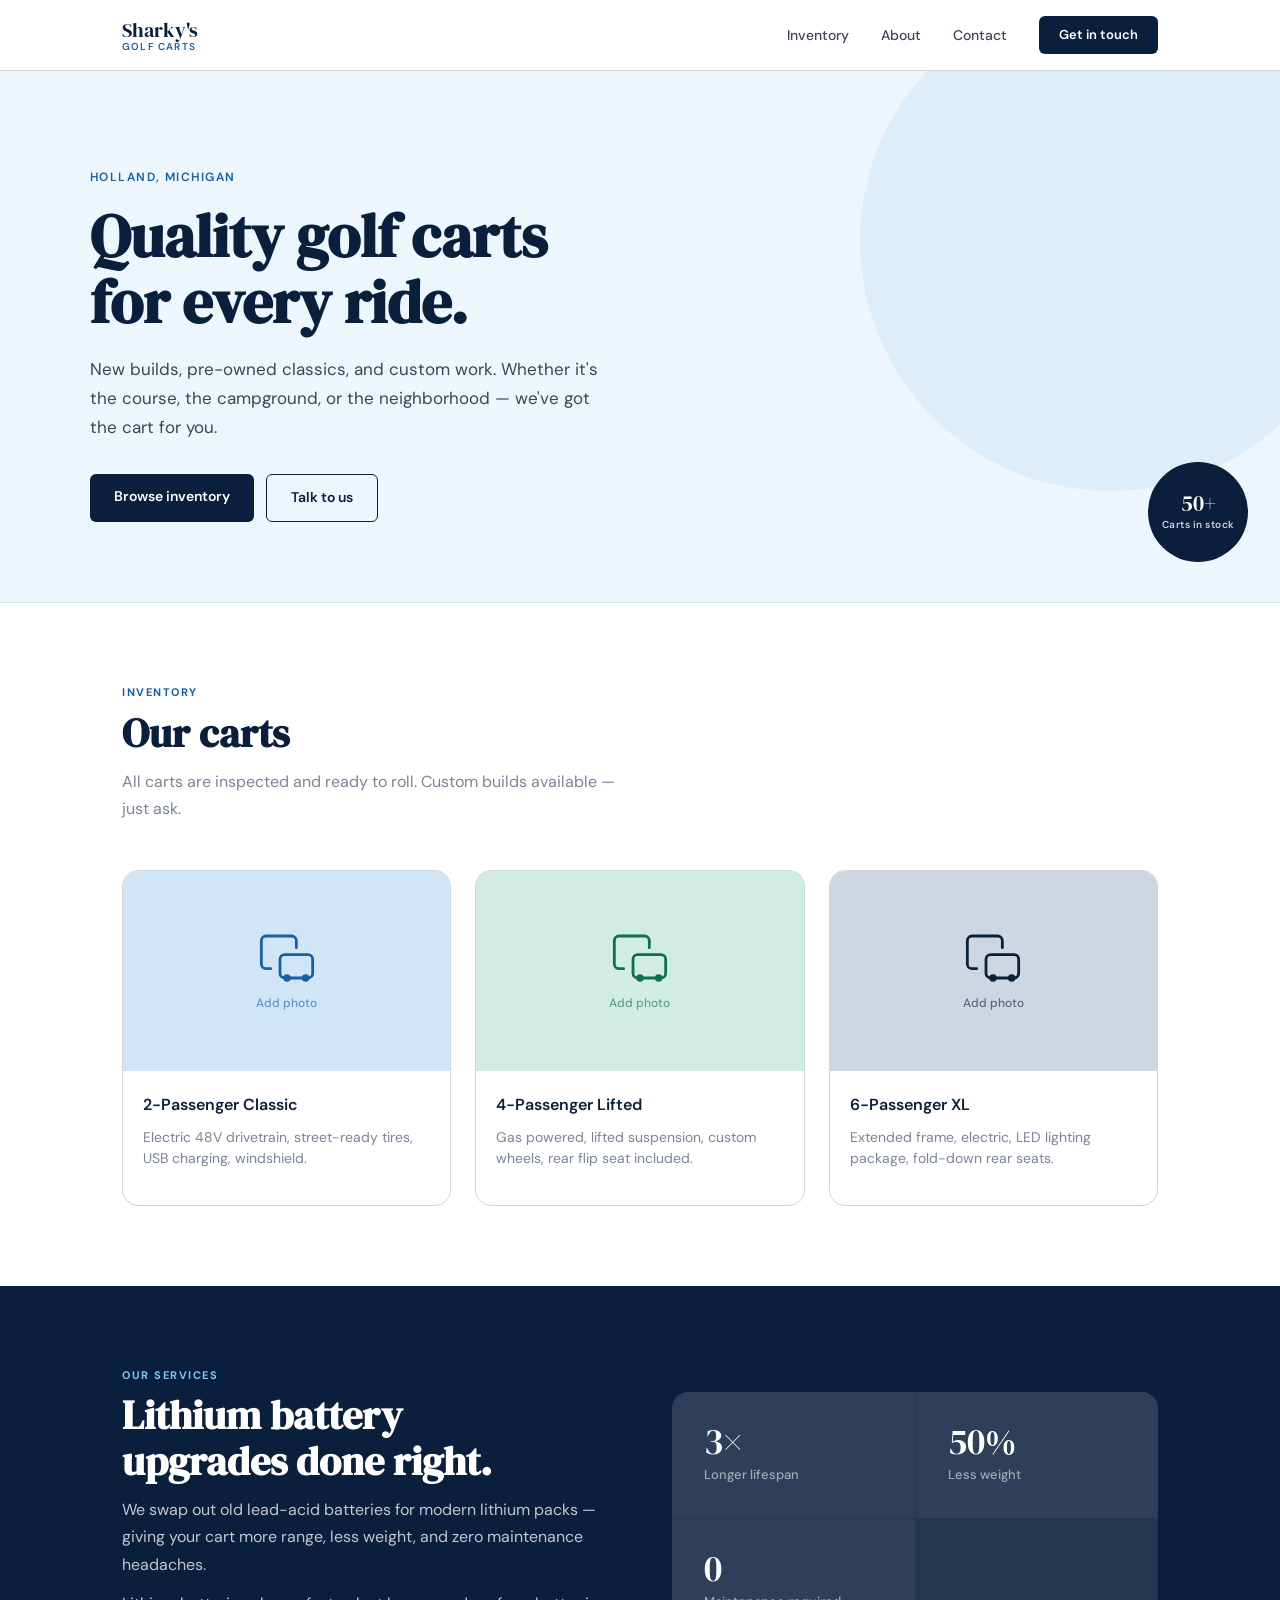
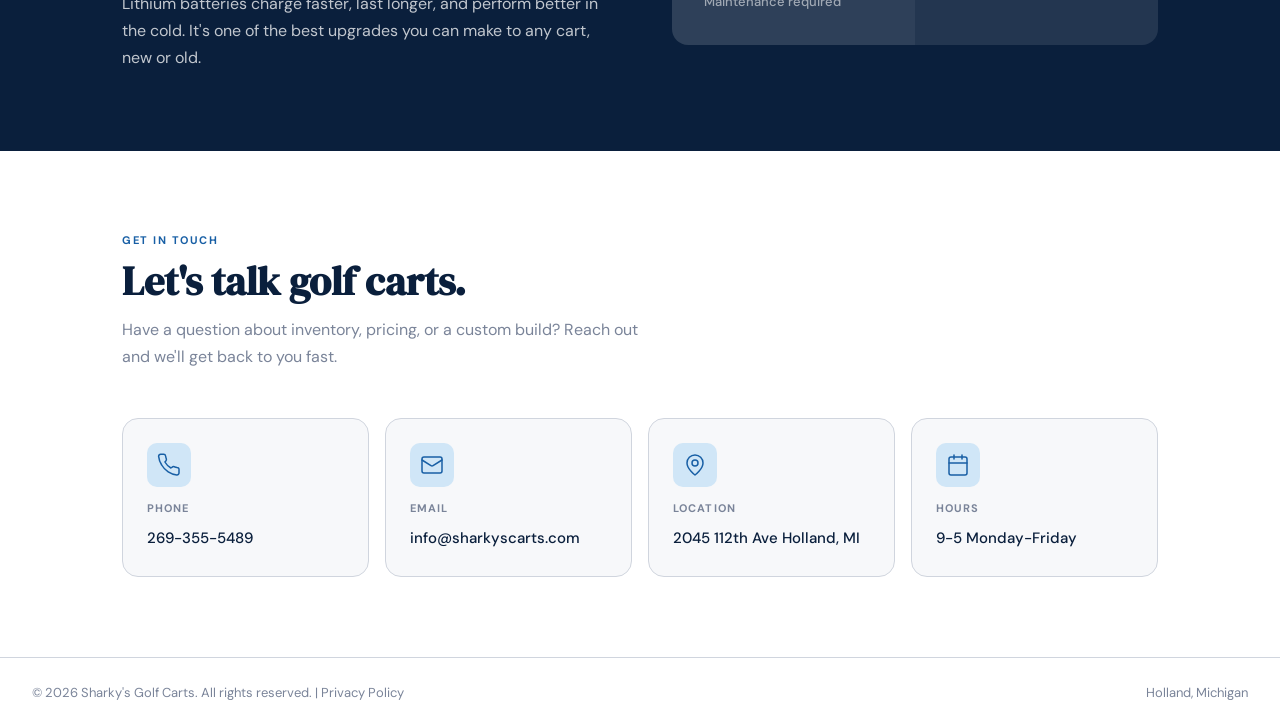
==== commit f81aee46: "Added address" ====
--- a/index.html
+++ b/index.html
@@ -177,7 +177,7 @@
             <svg width="24" height="24" viewBox="0 0 24 24" fill="none" stroke="currentColor" stroke-width="1.5" stroke-linecap="round" stroke-linejoin="round"><path d="M20 10c0 6-8 12-8 12s-8-6-8-12a8 8 0 0 1 16 0Z"/><circle cx="12" cy="10" r="3"/></svg>
           </div>
           <p class="contact-label">Location</p>
-          <p class="contact-value">Holland, MI</p>
+          <p class="contact-value">2045 112th Ave Holland, MI</p>
         </div>
 
         <div class="contact-card">
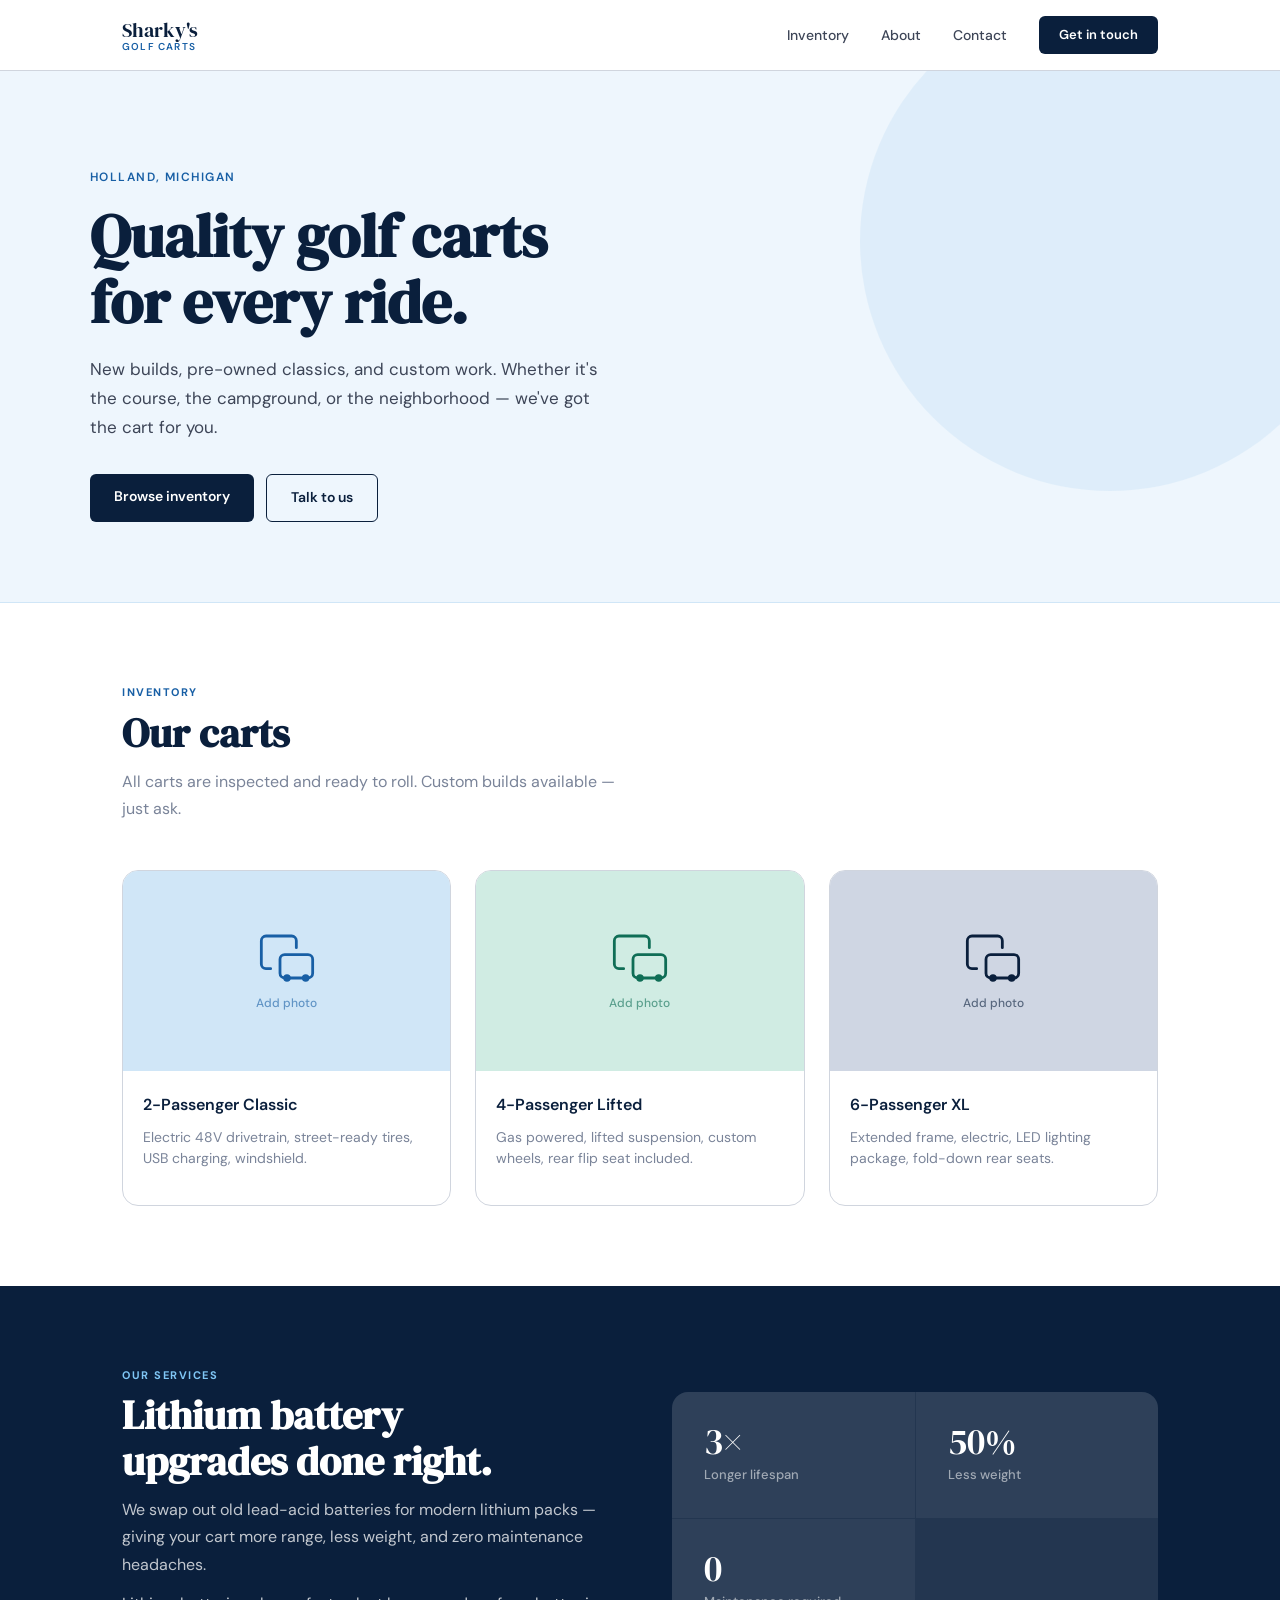
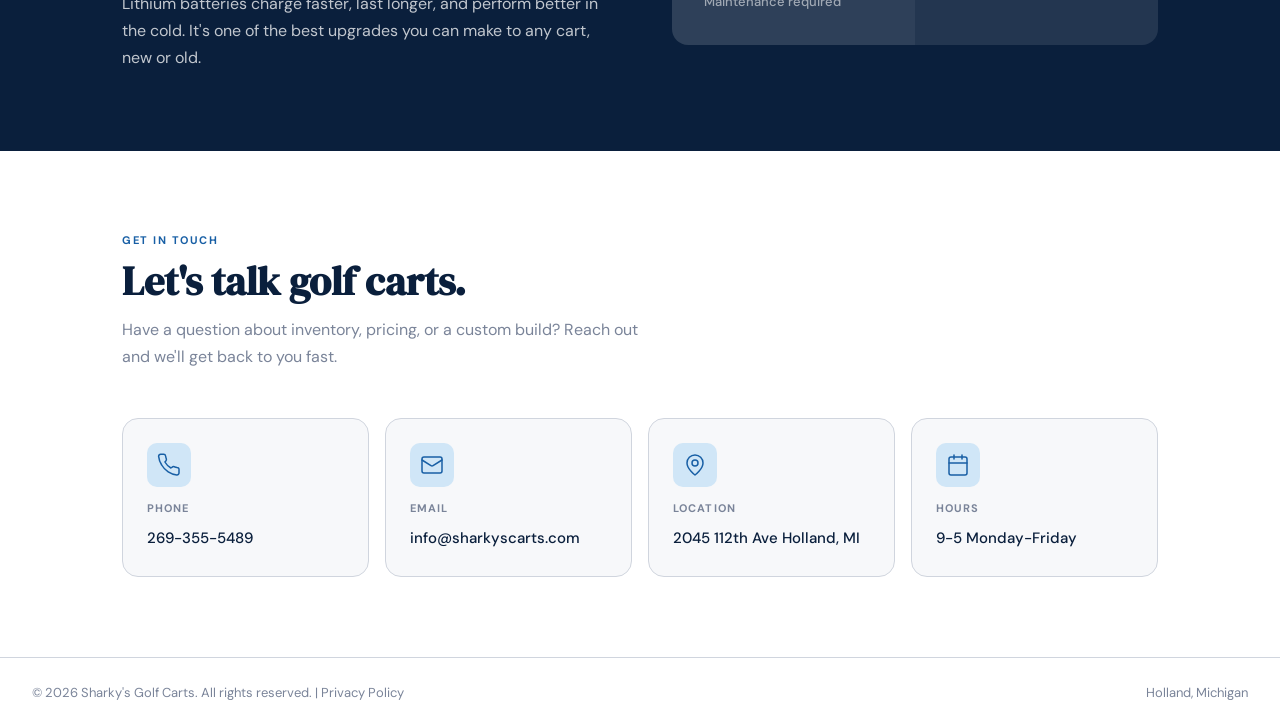
==== commit 3b1986d4: "Remove circle" ====
--- a/index.html
+++ b/index.html
@@ -42,12 +42,7 @@
           <a href="#contact" class="btn btn-secondary">Talk to us</a>
         </div>
       </div>
-      <div class="hero-badge">
-        <div class="badge-inner">
-          <span class="badge-num">50+</span>
-          <span class="badge-text">Carts in stock</span>
-        </div>
-      </div>
+      
     </section>
 
     <!-- ═══ PRODUCTS ═══ -->
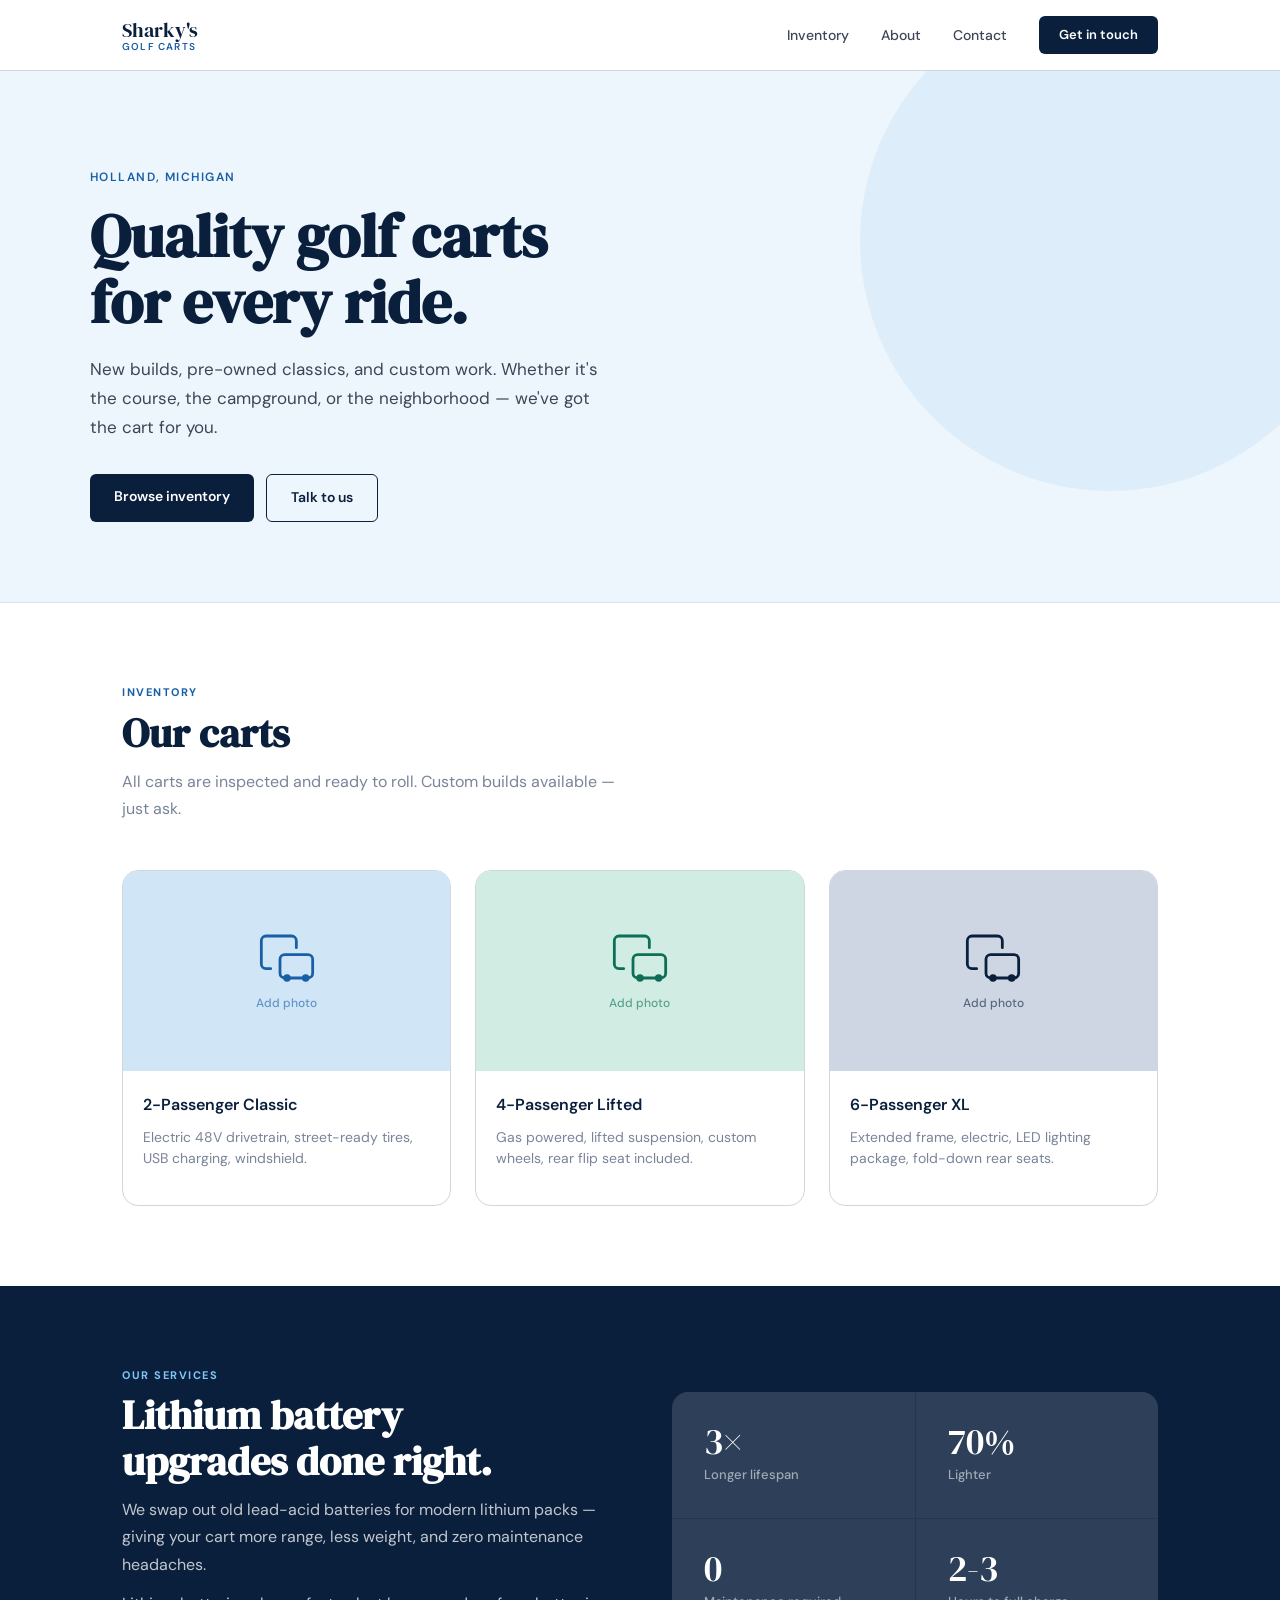
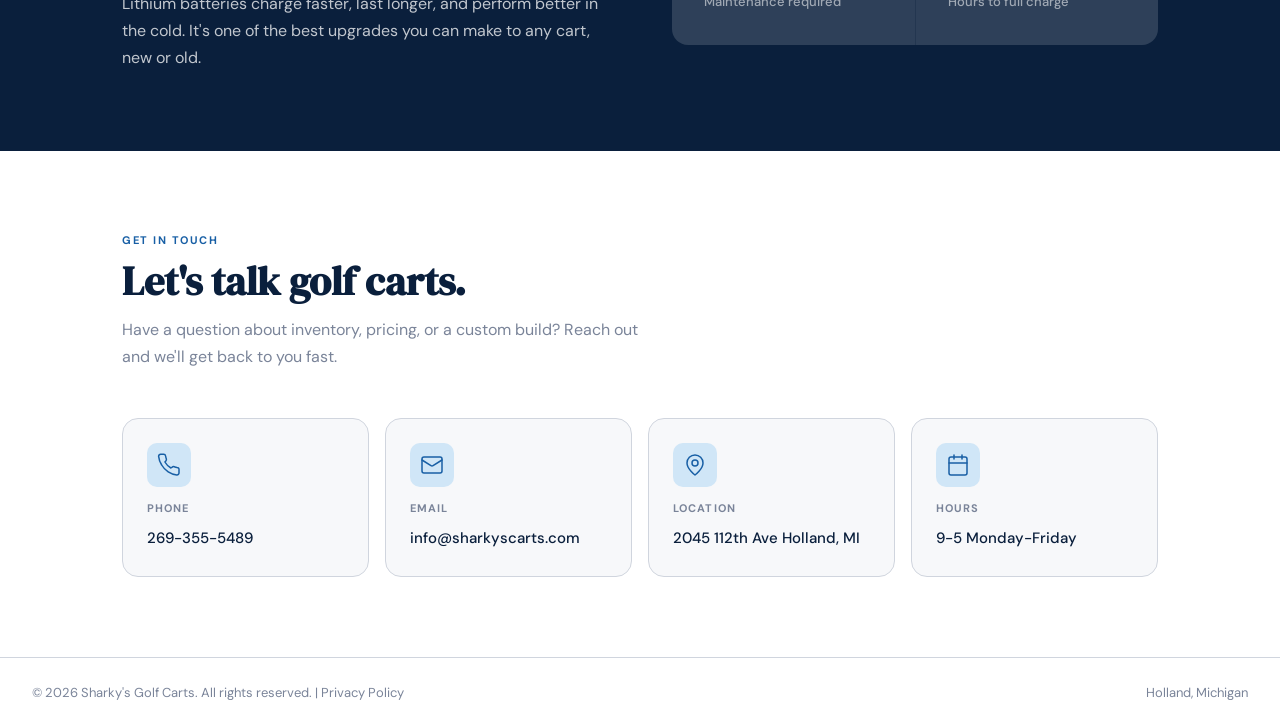
==== commit dfca079d: "Edit quadrants with stats" ====
--- a/index.html
+++ b/index.html
@@ -131,12 +131,16 @@
             <span class="stat-label">Longer lifespan</span>
           </div>
           <div class="stat">
-            <span class="stat-num">50%</span>
-            <span class="stat-label">Less weight</span>
+            <span class="stat-num">70%</span>
+            <span class="stat-label">Lighter</span>
           </div>
           <div class="stat">
             <span class="stat-num">0</span>
             <span class="stat-label">Maintenance required</span>
+          </div>
+            <div class="stat">
+            <span class="stat-num">2-3</span>
+            <span class="stat-label">Hours to full charge</span>
           </div>
         </div>
       </div>
